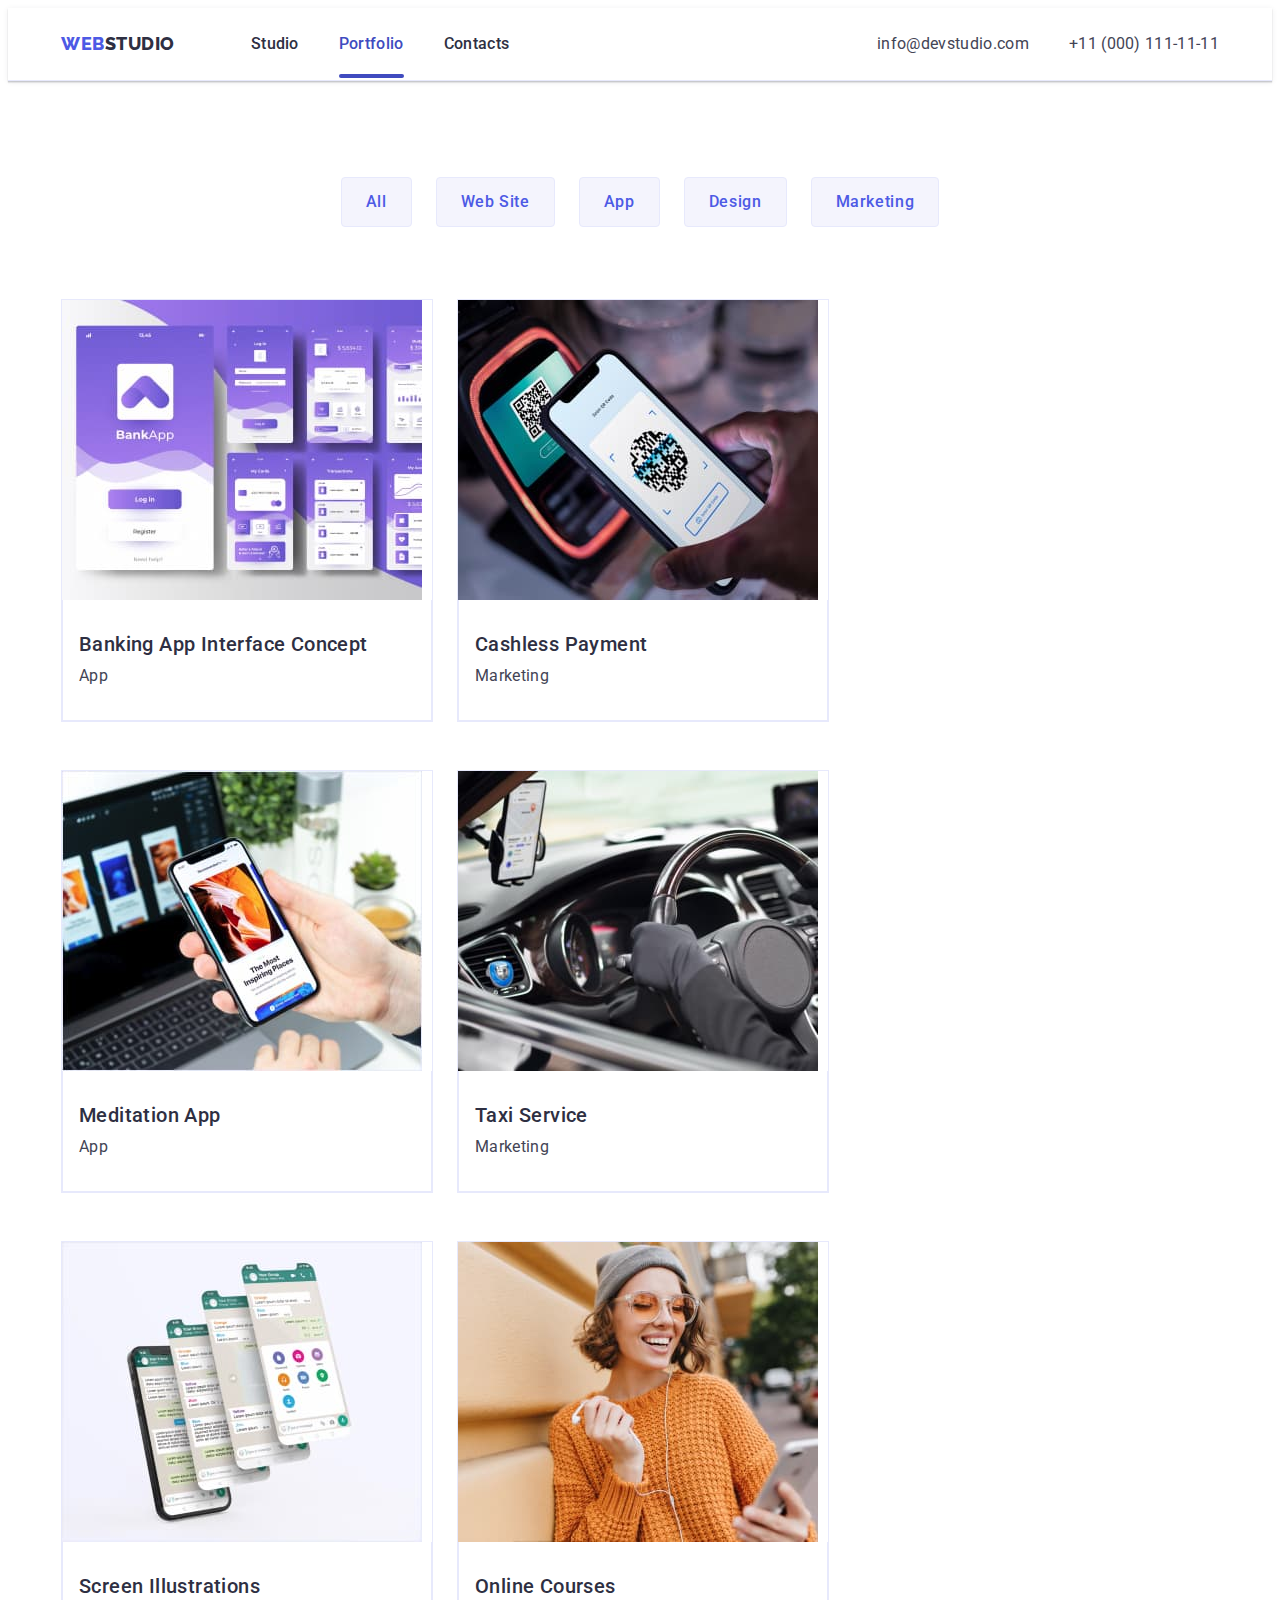
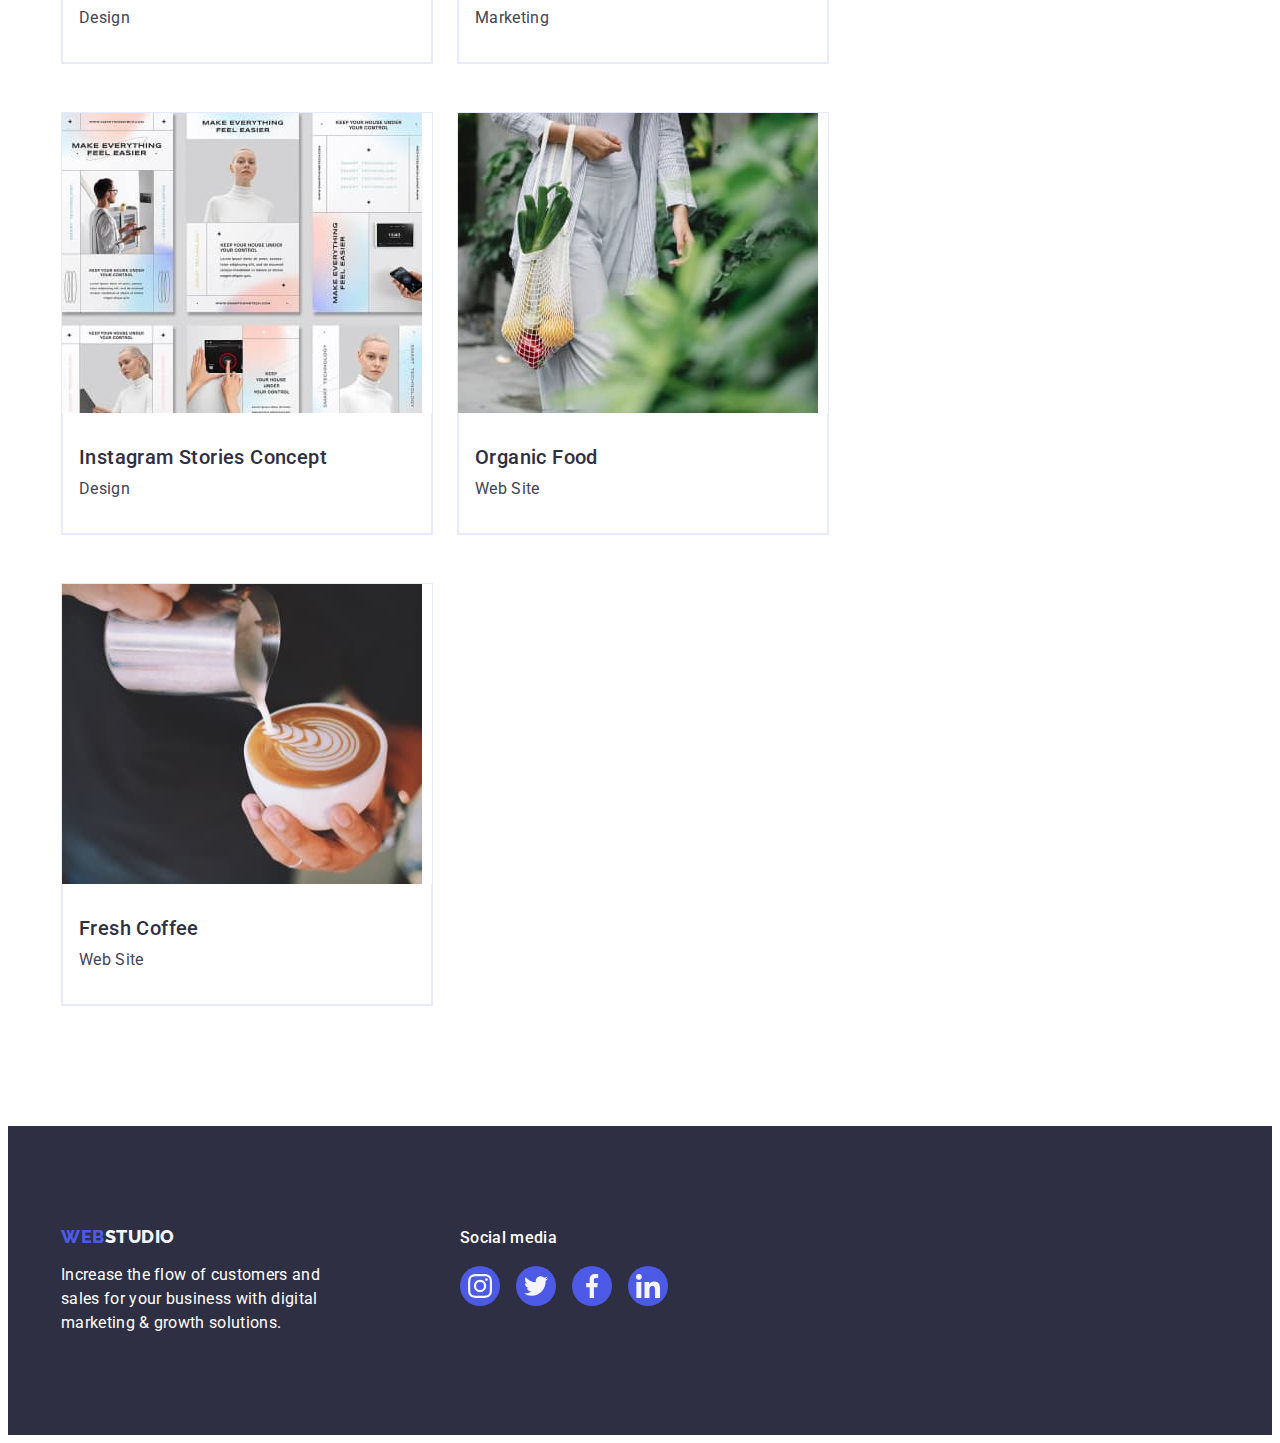
==== portfolio.html @ 413aaec9 "comcom" ====
<!DOCTYPE html>

<html lang="en">
  <head>
    <meta charset="UTF-8" />
    <meta http-equiv="X-UA-Compatible" content="IE=edge" />
    <meta name="viewport" content="width=device-width, initial-scale=1.0" />
    <link rel="preconnect" href="https://fonts.googleapis.com" />
    <link rel="preconnect" href="https://fonts.gstatic.com" crossorigin />
    <link
      href="https://fonts.googleapis.com/css2?family=Raleway:wght@800&family=Roboto:wght@400;500;700;900&display=swap"
      rel="stylesheet"
    />
    <title>Портфоліо</title>
    <link
      rel="stylesheet"
      href="https://cdnjs.cloudflare.com/ajax/libs/modern-normalize/2.0.0/modern-normalize.min.css"
      integrity="sha512-4xo8blKMVCiXpTaLzQSLSw3KFOVPWhm/TRtuPVc4WG6kUgjH6J03IBuG7JZPkcWMxJ5huwaBpOpnwYElP/m6wg=="
      crossorigin="anonymous"
      referrerpolicy="no-referrer"
    />
    <link rel="stylesheet" href="./css/styles.css" />
  </head>
  <body>
    <header class="header">
      <div class="container header-container">
        <nav class="header-navigation">
          <a href="./index.html" class="header-logo link"
            >Web<span class="logo-change link">Studio</span></a
          >
          <ul class="header-list list">
            <li class="header-item">
              <a href="./index.html" class="header-menu link">Studio</a>
            </li>
            <li class="header-item">
              <a href="./portfolio.html" class="header-menu link current"
                >Portfolio</a
              >
            </li>
            <li class="header-item">
              <a href="" class="header-menu link">Contacts</a>
            </li>
          </ul>
        </nav>
        <address class="address">
          <ul class="address-list list">
            <li class="address-item">
              <a href="mailto:info@devstudio.com" class="address-item-link link"
                >info@devstudio.com</a
              >
            </li>
            <li class="address-item">
              <a href="tel:+110001111111" class="address-item-link link"
                >+11 (000) 111-11-11</a
              >
            </li>
          </ul>
        </address>
      </div>
    </header>
    <main>
      <section class="filter">
        <div class="container filter-container">
          <h1 class="visually-hidden">Portfolio</h1>
          <ul class="filter-list list">
            <li class="filter-item">
              <button type="button" class="filter-btn">All</button>
            </li>
            <li class="filter-item">
              <button type="button" class="filter-btn">Web Site</button>
            </li>
            <li class="filter-item">
              <button type="button" class="filter-btn">App</button>
            </li>
            <li class="filter-item">
              <button type="button" class="filter-btn">Design</button>
            </li>
            <li class="filter-item">
              <button type="button" class="filter-btn">Marketing</button>
            </li>
          </ul>
          <ul class="products-list list">
            <li class="products-item">
              <a class="product-link link" href="#">
                <div class="products-window">
                  <img
                    src="./images/bank-app.jpg"
                    alt="banking app interface"
                    width="360"
                    height="300"
                    class="products-img"
                  />
                  <p class="icon-text">
                    14 Stylish and User-Friendly App Design Concepts · Task
                    Manager App · Calorie Tracker App · Exotic Fruit Ecommerce
                    App · Cloud Storage App
                  </p>
                </div>
                <div class="text-wrap">
                  <h2 class="products-subtitle">
                    Banking App Interface Concept
                  </h2>
                  <p class="products-text">App</p>
                </div>
              </a>
            </li>
            <li class="products-item">
              <a class="product-link link" href="#">
                <div class="products-window">
                  <img
                    src="./images/qrcode.jpg"
                    alt="qr code payment"
                    width="360"
                    height="300"
                    class="products-img"
                  />
                  <p class="icon-text">
                    14 Stylish and User-Friendly App Design Concepts · Task
                    Manager App · Calorie Tracker App · Exotic Fruit Ecommerce
                    App · Cloud Storage App
                  </p>
                </div>
                <div class="text-wrap">
                  <h2 class="products-subtitle">Cashless Payment</h2>
                  <p class="products-text">Marketing</p>
                </div>
              </a>
            </li>
            <li class="products-item">
              <a class="product-link link" href="#">
                <div class="products-window">
                  <img
                    src="./images/mobile-and-laptop.jpg"
                    alt="screen of a laptop with a smartphone"
                    width="360"
                    height="300"
                    class="products-img"
                  />
                  <p class="icon-text">
                    14 Stylish and User-Friendly App Design Concepts · Task
                    Manager App · Calorie Tracker App · Exotic Fruit Ecommerce
                    App · Cloud Storage App
                  </p>
                </div>
                <div class="text-wrap">
                  <h2 class="products-subtitle">Meditation App</h2>
                  <p class="products-text">App</p>
                </div>
              </a>
            </li>
            <li class="products-item">
              <a class="product-link link" href="#">
                <div class="products-window">
                  <img
                    src="./images/steer-navigation.jpg"
                    alt="steering wheel with a phone navigation"
                    width="360"
                    height="300"
                    class="products-img"
                  />
                  <p class="icon-text">
                    14 Stylish and User-Friendly App Design Concepts · Task
                    Manager App · Calorie Tracker App · Exotic Fruit Ecommerce
                    App · Cloud Storage App
                  </p>
                </div>
                <div class="text-wrap">
                  <h2 class="products-subtitle">Taxi Service</h2>
                  <p class="products-text">Marketing</p>
                </div>
              </a>
            </li>
            <li class="products-item">
              <a class="product-link link" href="#">
                <div class="products-window">
                  <img
                    src="./images/mobile-screens.jpg"
                    alt="screen illustrations with screensavers"
                    width="360"
                    height="300"
                    class="products-img"
                  />
                  <p class="icon-text">
                    14 Stylish and User-Friendly App Design Concepts · Task
                    Manager App · Calorie Tracker App · Exotic Fruit Ecommerce
                    App · Cloud Storage App
                  </p>
                </div>
                <div class="text-wrap">
                  <h2 class="products-subtitle">Screen Illustrations</h2>
                  <p class="products-text">Design</p>
                </div>
              </a>
            </li>
            <li class="products-item">
              <a class="product-link link" href="#">
                <div class="products-window">
                  <img
                    src="./images/lady-talking-on-the-phone.jpg"
                    alt="a pretty girl in a brown sweater talking on the pnone"
                    width="360"
                    height="300"
                    class="products-img"
                  />
                  <p class="icon-text">
                    14 Stylish and User-Friendly App Design Concepts · Task
                    Manager App · Calorie Tracker App · Exotic Fruit Ecommerce
                    App · Cloud Storage App
                  </p>
                </div>
                <div class="text-wrap">
                  <h2 class="products-subtitle">Online Courses</h2>
                  <p class="products-text">Marketing</p>
                </div>
              </a>
            </li>
            <li class="products-item">
              <a class="product-link link" href="#">
                <div class="products-window">
                  <img
                    src="./images/make-everything-feel-easier.jpg"
                    alt="different instagram screenshots"
                    width="360"
                    height="300"
                    class="products-img"
                  />
                  <p class="icon-text">
                    14 Stylish and User-Friendly App Design Concepts · Task
                    Manager App · Calorie Tracker App · Exotic Fruit Ecommerce
                    App · Cloud Storage App
                  </p>
                </div>
                <div class="text-wrap">
                  <h2 class="products-subtitle">Instagram Stories Concept</h2>
                  <p class="products-text">Design</p>
                </div>
              </a>
            </li>
            <li class="products-item">
              <a class="product-link link" href="#">
                <div class="products-window">
                  <img
                    src="./images/lady-grocery-bag.jpg"
                    alt="a bag of froceries"
                    width="360"
                    height="300"
                    class="products-img"
                  />
                  <p class="icon-text">
                    14 Stylish and User-Friendly App Design Concepts · Task
                    Manager App · Calorie Tracker App · Exotic Fruit Ecommerce
                    App · Cloud Storage App
                  </p>
                </div>
                <div class="text-wrap">
                  <h2 class="products-subtitle">Organic Food</h2>
                  <p class="products-text">Web Site</p>
                </div>
              </a>
            </li>
            <li class="products-item">
              <a class="product-link link" href="#">
                <div class="products-window">
                  <img
                    src="./images/coffe-cup-milk-jar.jpg"
                    alt="a beautifully made cup of coffe with milk jar"
                    width="360"
                    height="300"
                    class="products-img"
                  />
                  <p class="icon-text">
                    14 Stylish and User-Friendly App Design Concepts · Task
                    Manager App · Calorie Tracker App · Exotic Fruit Ecommerce
                    App · Cloud Storage App
                  </p>
                </div>
                <div class="text-wrap">
                  <h2 class="products-subtitle">Fresh Coffee</h2>
                  <p class="products-text">Web Site</p>
                </div>
              </a>
            </li>
          </ul>
        </div>
      </section>
    </main>
    <footer class="footer">
      <div class="container footer-container">
        <div class="footer-logo-container">
          <a href="./index.html" class="footer-logo link"
            >Web<span class="logo-change link">Studio</span></a
          >
          <p class="footer-text">
            Increase the flow of customers and sales for your business with
            digital marketing & growth solutions.
          </p>
        </div>
        <div class="container">
          <p class="footer-soc-text">Social media</p>
          <ul class="footer-soc">
            <li class="footer-soc-item">
              <a
                class="footer-soc-link"
                href=""
                target="_blank"
                rel="noopener noreferrer"
              >
                <svg class="footer-soc-pic" width="24" height="24">
                  <use href="./images/icons.svg#icon-instagram"></use>
                </svg>
              </a>
            </li>
            <li class="footer-soc-item">
              <a
                class="footer-soc-link"
                href=""
                target="_blank"
                rel="noopener noreferrer"
              >
                <svg class="footer-soc-pic" width="24" height="24">
                  <use href="./images/icons.svg#icon-twitter"></use>
                </svg>
              </a>
            </li>
            <li class="footer-soc-item">
              <a
                class="footer-soc-link"
                href=""
                target="_blank"
                rel="noopener noreferrer"
              >
                <svg class="footer-soc-pic" width="24" height="24">
                  <use href="./images/icons.svg#icon-facebook"></use>
                </svg>
              </a>
            </li>
            <li class="footer-soc-item">
              <a
                class="footer-soc-link"
                href=""
                target="_blank"
                rel="noopener noreferrer"
              >
                <svg class="footer-soc-pic" width="24" height="24">
                  <use href="./images/icons.svg#icon-linkedin"></use>
                </svg>
              </a>
            </li>
          </ul>
        </div>
      </div>
    </footer>
  </body>
</html>
---- css/styles.css ----
:root {
  --primary-brand-color: #4d5ae5;
  --pressed-state-color: #404bbf;
  --dark-color: #2e2f42;
  --success-color: #31d0aa;
  --text-color: #434455;
  --subtle-text-color: #8e8f99;
  --accent-color: #e7e9fc;
  --light-color: #f4f4fd;
  --main-color: #2e2f42;
  --background-color: #ffffff;
  --modal-background-color: #fcfcfc;
  --transition: 250ms cubic-bezier(0.4, 0, 0.2, 1);
}

body {
  font-family: 'Roboto', sans-serif;
  color: var(--text-color);
  background-color: var(--background-color);
  font-size: 16px;
  line-height: 1.5; 
  letter-spacing: 0.02em;
}
p,
h1,
h2,
h3,
h4,
h5,
h6 {
  margin-top: 0;
  margin-bottom: 0;
}

ul {
  list-style-type: none;
  margin-top: 0;
  margin-bottom: 0;
  padding-left: 0;
}
img {
  display: block;
}
.link {
  text-decoration: none;
}
.list {
  list-style-type: none;
}
.container {
  width: 100%;
  max-width: 1158px;
  padding-left: 15px;
  padding-right: 15px;
  margin: 0 auto;
}
.visually-hidden {
  position: absolute;
  width: 1px;
  height: 1px;
  margin: -1px;
  border: 0;
  padding: 0;
  white-space: nowrap;
  clip-path: inset(100%);
  clip: rect(0 0 0 0);
  overflow: hidden;
}
/*--------HEADER----------*/
.header {
  padding-top: 24px;
  padding-bottom: 24px;
  background-color: var(--background-color);
  border-bottom: 1px solid var(--accent-color);
  box-shadow: 0px 2px 1px rgba(46, 47, 66, 0.08), 0px 1px 1px rgba(46, 47, 66, 0.16), 0px 1px 6px rgba(46, 47, 66, 0.08);
}
.header-logo {
  font-family: 'Raleway', sans-serif;
  font-weight: 800;
  font-size: 18px;
  line-height: 1.17;
  letter-spacing: 0.03em;
  text-transform: uppercase;
  color: var(--primary-brand-color);
  margin-right: 76px;
}
.logo-change {
  color: var(--dark-color);
}
.header-menu {
  font-weight: 500;
  font-size: 16px;
  line-height: 1.5;
  letter-spacing: 0.02em;
  color: var(--dark-color);
  padding: 24px 0;
  transition: color var(--transition);
}
.link:is(:hover, :focus) {
  color: var(--pressed-state-color);

}
.current {
  position: relative;
  color: var(--pressed-state-color);
}
.current::after {
  content: '';
  width: 100%;
  height: 4px;
  background-color: var(--pressed-state-color);
  position: absolute;
  bottom: -1px;
  left: 0;
  border-radius: 2px;
}
.address-item-link {
  color: var(--text-color);
  transition: color var(--transition);
}
.header-navigation {
  display: flex;
  align-items: center;
}
.header-container {
  display: flex;
  align-items: center;
}
.header-list {
  display: flex;
  align-items: center;
  gap: 40px;
}
.address {
  font-style: normal;
  margin-left: auto;
}

.address-list {
  display: flex;
  align-items: center;
  gap: 40px;
}
/*-------------HERO---------*/
.hero {
  background-color: var(--dark-color);
  padding: 188px 0;
  background-image: linear-gradient(rgba(46, 47, 66, 0.7), rgba(46, 47, 66, 0.7)), url(../images/hero-bg.jpeg);
  background-repeat: no-repeat;
  background-position: center;
  background-size: cover;
  max-width: 1440px;
  margin: 0 auto;
  
}
.hero-title {
  font-weight: 700;
  font-size: 56px;
  line-height: 1.07;
  text-align: center;
  letter-spacing: 0.02em;
  color: #FFFFFF;
  width: 100%;
  max-width: 496px;
  margin: 0 auto;
  margin-bottom: 48px;

}
.hero-btn {
  background-color: var(--primary-brand-color);
  font-family: inherit;
  font-weight: 500;
  font-size: 16px;
  line-height: 1.5;
  letter-spacing: 0.04em;
  color: var(--background-color);
  cursor: pointer;
  display: block;
  padding: 16px 32px;
  margin: 0 auto;
  border: none;
  min-width: 169px;
  border-radius: 4px;
  transition: background-color var(--transition);

}
.hero-btn:is(:hover, :focus){
  background-color: var(--pressed-state-color);
}
/*----------ADVANTAGES---------*/
.advantages {
  padding: 120px 0;
}

.advantages-title {}

.advantages-list {
  display: flex;
  gap: 24px;
}
.advantages-icon {
  height: 112px;
  width: 264px;
  display: flex;
  align-items: center;
  justify-content: center;
  background-color: var(--light-color);
  border-radius: 4px;
  margin-bottom: 8px;
}

.advantages-item {
  width: calc((100% - 72px) / 4);
}

.advantages-subtitle {
  font-weight: 500;
  font-size: 20px;
  line-height: 1.2;
  color: var(--dark-color);
  letter-spacing: 0.02em;
  margin-bottom: 8px;
}

.advantages-text {

}

/*-----------PROJECTS-----
project-title and team-title have similar css ----------*/
.projects {
  padding-bottom: 120px;
}

.projects-title {
  font-weight: 700;
  font-size: 36px;
  line-height: 1.11;
  text-transform: capitalize;
  text-align: center;
  color: var(--dark-color);
  letter-spacing: 0.02em;
  margin-bottom: 72px;

}
.projects-list {
  display: flex;
  gap: 24px;
}

.projects-item {
  width: calc((100% - 48px) / 3);
}

.projects-img {}

/*-------------TEAM------------*/
.team {
  background-color: var(--light-color);
  padding: 120px 0;
}
.team-title {
  font-weight: 700;
  font-size: 36px;
  line-height: 1.11;
  text-transform: capitalize;
  text-align: center;
  color: var(--dark-color);
  letter-spacing: 0.02em;
  margin-bottom: 72px;
}
.team-list {
  display: flex;
  gap: 24px;
}

.team-item {
  background-color: var(--background-color);
  border-radius: 0px 0px 4px 4px;
  width: calc((100% - 48px) / 4);
  box-shadow: 0px 1px 6px rgba(46, 47, 66, 0.08), 0px 1px 1px rgba(46, 47, 66, 0.16), 0px 2px 1px rgba(46, 47, 66, 0.08);
}

.team-legend {
  text-align: center;
  padding: 32px 0;
  gap: 8px;

}

.team-subtitle {
  font-weight: 500;
  font-size: 20px;
  line-height: 1.2;
  color: var(--dark-color);
  text-transform: capitalize;
  letter-spacing: 0.02em;
  margin-bottom: 8px;
}
.team-soc {
  display: flex;
  gap: 24px;
  align-items: center;
  justify-content: center;
}

.team-soc-link {
  display: flex;
  align-items: center;
  justify-content: center;
  background-color: var(--primary-brand-color);
  border-radius: 50%;
  height: 100%;
  width: 100%;
  transition: background-color var(--transition);
}
.team-soc-link:hover,
.team-soc-link:focus {
   background-color: var(--pressed-state-color);
}
.team-soc-icon {
  fill: var(--light-color);
}
.team-soc-item {
  width: 40px;
  height: 40px;
}

.team-text {
  margin-bottom: 8px;
}

.customers {
  padding: 120px 0;
}
.customers-title {
  font-weight: 700;
  font-size: 36px;
  line-height: 1.11;
  color: var(--dark-color);
  text-align: center;
  letter-spacing: 0.02em;
  margin-bottom: 72px;
}
.customers-list {
  display: flex;
  gap: 24px;
  align-items: center;
  justify-content: center;
}
.customers-item {
  width: calc((100% - 120px) / 6);
  height: 88px;
}

.customers-item-link {
  display: flex;
  align-items: center;
  justify-content: center;
  width: 100%;
  height: 100%;
  color: var(--subtle-text-color);
  border: 1px solid var(--subtle-text-color);
  border-radius: 4px;
  transition: border-color var(--transition), color var(--transition);
}

.customers-item-link:hover,
.customers-item-link:focus {
  border: 1px solid var(--pressed-state-color);
  color: var(--pressed-state-color);
}

.customers-item-ico {
  fill: currentColor;
}
/*--------------FOOTER---------------*/
.footer {
  background-color: var(--dark-color);
  padding: 100px 0; 
}
.footer-logo {
  display: inline-block;
  margin-bottom: 16px;
  font-family: 'Raleway', sans-serif;
  font-weight: 800;
  font-size: 18px;
  line-height: 1.17;
  letter-spacing: 0.03em;
  text-transform: uppercase;
  color: var(--primary-brand-color);
}
.footer-logo span {
  color: var(--light-color);
  
}
.footer-container {
  display: flex;
  align-items: baseline;
  
}
.footer-logo-container {
  margin-right: 120px;
}
.footer-text {
  color: #ffffff;
  width: 264px;
}
.footer-soc-text {
  font-weight: 500;
  color: var(--background-color);
  margin-bottom: 16px;
  
}
.footer-soc {
  display: flex;
  gap: 16px;
  padding: 0;
}

.footer-soc-item {
  width: 40px;
  height: 40px;
}

.footer-soc-link {
  display: flex;
  align-items: center;
  justify-content: center;
  background-color: var(--primary-brand-color);
  border-radius: 50%;
  height: 100%;
  width: 100%;
  transition: background-color var(--transition);
}

.footer-soc-link:hover,
.footer-soc-link:focus {
  background-color: var(--success-color);
}


.footer-soc-pic {
  fill: var(--light-color);
}

/*-----------FILTER-----------*/
.filter {
  padding-top: 96px;
  padding-bottom: 120px;
}

.filter-btn {
  font-family: inherit;
  font-weight: 500;
  font-size: 16px;
  line-height: 1.5;
  letter-spacing: 0.04em;
  color: var(--primary-brand-color);
  background-color: var(--light-color);
  cursor: pointer;
  border: 1px solid var(--accent-color);
  border-radius: 4px;
  padding: 12px 24px;
  transition: color 250ms cubic-bezier(0.4, 0, 0.2, 1),
      background-color 250ms cubic-bezier(0.4, 0, 0.2, 1),
      border-color 250ms cubic-bezier(0.4, 0, 0.2, 1),
      box-shadow 250ms cubic-bezier(0.4, 0, 0.2, 1);
}
.filter-item {

}
.filter-btn:is(:hover, :focus) {
  color: var(--background-color);
  background-color: var(--pressed-state-color);
  border: 1px solid transparent;
  box-shadow: 0px 3px 1px rgba(0, 0, 0, 0.1), 0px 2px 1px rgba(0, 0, 0, 0.08), 0px 2px 2px rgba(0, 0, 0, 0.12);
}
.filter-list {
  display: flex;
  justify-content: center;
  gap: 24px;
  margin-bottom: 72px;
}



/*---------PRODUCTS------------*/
.products {}

.products-title {}

.products-list {
  display: flex;
  flex-wrap: wrap;
  gap: 48px 24px;
  
}
.products-item {
  width: calc((100% - 48px) / 3);
  background-color: var(--background-color);
  border: 1px solid var(--accent-color);
  transition: box-shadow var(--transition);
  
}
/* .products-item:is(:hover, :focus) {
  box-shadow: 0px 1px 6px rgba(46, 47, 66, 0.08), 0px 1px 1px rgba(46, 47, 66, 0.16), 0px 2px 1px rgba(46, 47, 66, 0.08);
} */
.product-link {
  display: block;
  transition: box-shadow var(--transition);
}
.product-link:is(:hover, :focus) {
  box-shadow: 0px 1px 6px rgba(46, 47, 66, 0.08),
      0px 1px 1px rgba(46, 47, 66, 0.16),
      0px 2px 1px rgba(46, 47, 66, 0.08);
}
.text-wrap {
  flex-direction: column;
  padding: 32px 16px;
  gap: 8px;
  border: 1px solid #e7e9fc;
  border-top: none;
}
.products-window {
  position: relative;
  overflow: hidden;
}
.icon-text {
  font-size: 16px;
  line-height: 1.5;
  letter-spacing: 0.02em;
  color: var(--light-color);
  padding: 40px 32px;
  position: absolute;
  top: 0;
  left: 0;
  width: 100%;
  height: 100%;
  background-color: var(--primary-brand-color);
  transform: translateY(100%);
  transition: transform var(--transition);
}

.product-link:hover .icon-text,
.product-link:focus .icon-text {
  transform: translateY(0);
}

.products-subtitle {
  font-weight: 500;
  font-size: 20px;
  line-height: 1.2;
  color: var(--dark-color);
  letter-spacing: 0.02em;
  margin-bottom: 8px;
}
.products-text {
  font-size: 16px;
  line-height: 1.5;
  letter-spacing: 0.02em;
  color: var(--text-color);
}


.backdrop {
  width: 100%;
  height: 100%;
  background-color: rgba(46, 47, 66, 0.4);
  position: fixed;
  top: 0;
  z-index: 20;
  transition: opacity var(--transition), visibility var(--transition);
}

.modal {
  position: absolute;
  top: 50%;
  left: 50%;
  transform: translate(-50%, -50%) scale(1);
  transition: transform var(--transition);
  width: 408px;
  min-height: 584px;
  background-color: #FCFCFC;
  box-shadow: 0px 1px 1px rgba(0, 0, 0, 0.14), 0px 1px 3px rgba(0, 0, 0, 0.12), 0px 2px 1px rgba(0, 0, 0, 0.2);
  border-radius: 4px;
  padding: 24px;
  padding-top: 72px;
}

.backdrop.is-hidden .modal {
  transform: translate(-50%, -50%) scale(0);
}

.modal-btn {
  width: 24px;
  height: 24px;
  position: absolute;
  top: 24px;
  right: 24px;
  display: flex;
  align-items: center;
  justify-content: center;
  cursor: pointer;
  padding: 0;
  border-radius: 50%;
  background-color: var(--accent-color);
  border: 1px solid rgba(0, 0, 0, 0.1);
  transition: background-color var(--transition), border var(--transition);
}

.close-btn {
  fill: #2e2f42;
  transition: fill var(--transition);
}

.modal-btn:hover,
.modal-btn:focus {
  background-color: #404bbf;
  border: none;
}

.modal-btn:hover .close-btn,
.modal-btn:focus .close-btn {
  fill: #ffffff;
}


.is-hidden {
  visibility: hidden;
  opacity: 0;
  pointer-events: none;
}
.modal-title {
  font-weight: 500;
  text-align: center;
  color: var(--dark-color);
  margin-bottom: 16px;
}
.modal-field {
  margin-bottom: 8px;
}
.modal-input {
  width: 100%;
  height: 40px;
  padding: 0;
  padding-left: 38px;
  border: 1px solid rgba(46, 47, 66, 0.4);
  border-radius: 4px;
  background-color: transparent;
}
.modal-label {
  font-family: 'Roboto';
  font-style: normal;
  font-size: 12px;
  line-height: 1.17;
  letter-spacing: 0.04em;
  color: var(--subtle-text-color);
  display: inline-block; 
}
.input-wrap {
  position: relative;
}
.input-icon {
  position: absolute;
  left: 16px;
  top: 50%;
  transform: translateY(-50%);
  fill: #2E2F42; 
}
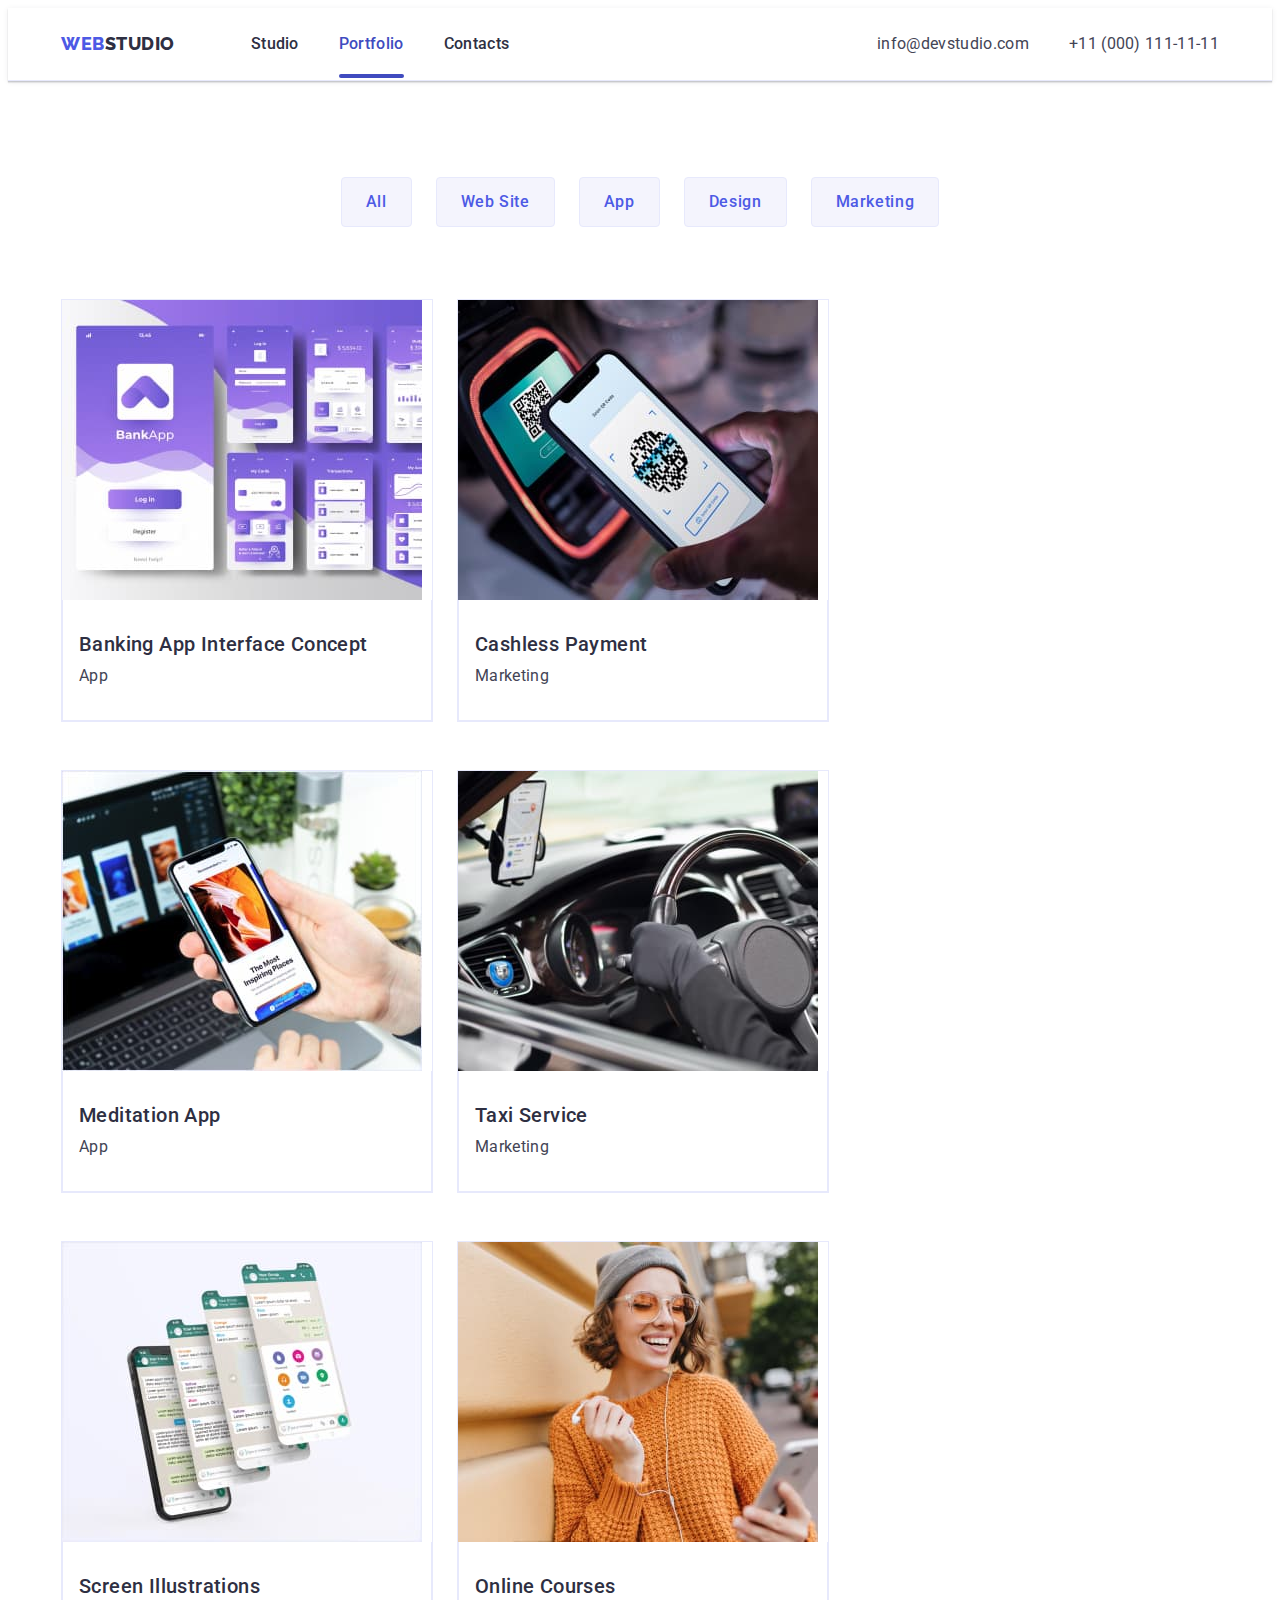
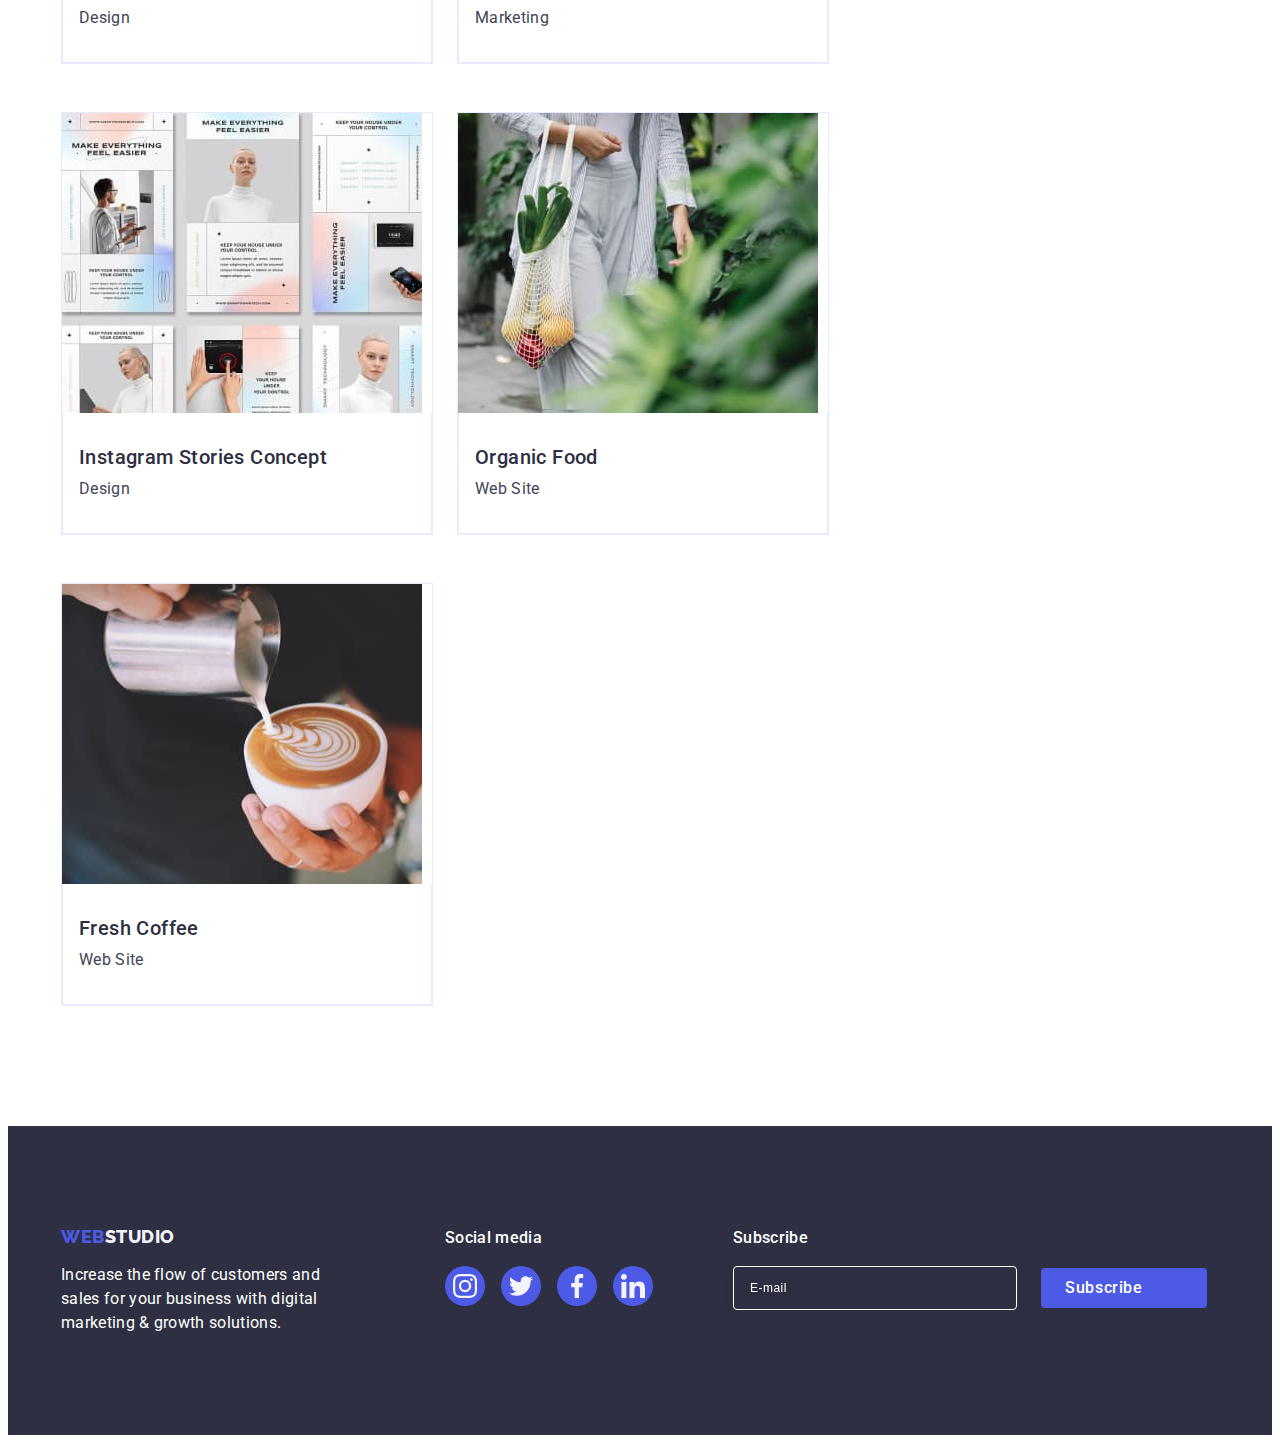
==== commit e4e4ebbb: "comm1" ====
--- a/portfolio.html
+++ b/portfolio.html
@@ -1,5 +1,4 @@
 <!DOCTYPE html>
-
 <html lang="en">
   <head>
     <meta charset="UTF-8" />
@@ -295,7 +294,7 @@
             digital marketing & growth solutions.
           </p>
         </div>
-        <div class="container">
+        <div class="footer-social-container">
           <p class="footer-soc-text">Social media</p>
           <ul class="footer-soc">
             <li class="footer-soc-item">
@@ -348,6 +347,32 @@
             </li>
           </ul>
         </div>
+        <!-- SUBSCRIBE start -->
+        <div class="subscribe-container">
+          <p class="footer-soc-text">Subscribe</p>
+          <form class="footer-form">
+            <label
+              for="footer-email"
+              aria-label="footer email"
+              class="footer-subscribe"
+            >
+              <input
+                type="email"
+                name="footer-email"
+                id="footer-email"
+                class="subscribe-input"
+                placeholder="E-mail"
+                required
+            /></label>
+            <button type="submit" class="subscribe-btn">
+              Subscribe
+              <svg class="newsletter-icon" width="24" height="24">
+                <use href="./images/icons.svg#icon-subscribe"></use>
+              </svg>
+            </button>
+          </form>
+        </div>
+        <!-- SUBSCRIBE end -->
       </div>
     </footer>
   </body>
--- a/css/styles.css
+++ b/css/styles.css
@@ -325,7 +325,6 @@
   width: 40px;
   height: 40px;
 }
-
 .team-text {
   margin-bottom: 8px;
 }
@@ -342,12 +341,14 @@
   letter-spacing: 0.02em;
   margin-bottom: 72px;
 }
+
 .customers-list {
   display: flex;
   gap: 24px;
   align-items: center;
   justify-content: center;
 }
+
 .customers-item {
   width: calc((100% - 120px) / 6);
   height: 88px;
@@ -406,6 +407,9 @@
   color: #ffffff;
   width: 264px;
 }
+.footer-social-container {
+  margin-right: 80px;
+}
 .footer-soc-text {
   font-weight: 500;
   color: var(--background-color);
@@ -443,6 +447,77 @@
 .footer-soc-pic {
   fill: var(--light-color);
 }
+
+.footer-form {
+  display: flex;
+  justify-content: space-between;
+  align-items: center;
+  gap: 24px;
+}
+.footer-subscribe {
+  display: flex;
+  
+  
+}
+
+.subscribe-input {
+  border: 1px solid var(--background-color);
+  filter: drop-shadow(0px 4px 4px rgba(0, 0, 0, 0.15));
+  border-radius: 4px;
+  background-color: transparent;
+  height: 40px;
+  width: 264px;
+  padding-left: 16px;
+  outline: transparent;
+  font-size: 12px;
+  line-height: 1.5;
+  letter-spacing: 0.04em;
+  display: flex;
+  align-items: center;
+  color: #FFFFFF;
+}
+
+.subscribe-input::placeholder {
+  font-size: 12px;
+  line-height: 1.5; 
+  letter-spacing: 0.04em;
+  color: #FFFFFF;
+}
+
+.subscribe-btn {
+  background-color: var(--primary-brand-color);
+  font-family: inherit;
+  font-weight: 500;
+  font-size: 16px;
+  line-height: 1.5;
+  letter-spacing: 0.04em;
+  color: var(--background-color);
+  cursor: pointer;
+  padding: 8px 24px;
+  margin: 0 auto;
+  border: none;
+  min-width: 165px;
+  height: 40px;
+  border-radius: 4px;
+  display: inline-flex;
+  flex-direction: row;
+  align-items: center;
+  justify-content: center;
+  transition: background-color var(--transition);
+}
+
+.subscribe-btn:is(:hover, :focus) {
+  background-color: var(--pressed-state-color);
+}
+.newsletter-icon {
+  display: inline-flex;
+  justify-content: center;
+  align-items: center;
+  position: relative;
+  fill: var(--background-color);
+  margin-left: 16px;
+}
+
 
 /*-----------FILTER-----------*/
 .filter {
@@ -640,15 +715,28 @@
 .modal-field {
   margin-bottom: 8px;
 }
+.modal-field-comment {
+  margin-bottom: 16px;
+}
+.modal-field-policy {
+  margin-bottom: 24px;
+}
 .modal-input {
   width: 100%;
   height: 40px;
   padding: 0;
   padding-left: 38px;
+  padding-right: 34px;
   border: 1px solid rgba(46, 47, 66, 0.4);
   border-radius: 4px;
   background-color: transparent;
-}
+  outline: transparent;
+  transition: border-color var(--transition)
+}
+.modal-input:focus {
+  border-color: var(--primary-brand-color);
+}
+
 .modal-label {
   font-family: 'Roboto';
   font-style: normal;
@@ -656,7 +744,8 @@
   line-height: 1.17;
   letter-spacing: 0.04em;
   color: var(--subtle-text-color);
-  display: inline-block; 
+  display: block; 
+  margin-bottom: 4px;
 }
 .input-wrap {
   position: relative;
@@ -666,5 +755,95 @@
   left: 16px;
   top: 50%;
   transform: translateY(-50%);
-  fill: #2E2F42; 
-}
+  fill: var(--dark-color); 
+  transition: fill 250ms cubic-bezier(0.4, 0, 0.2, 1);
+}
+.modal-input:focus + .input-icon {
+  fill: var(--primary-brand-color);
+}
+.modal-textarea {
+  font-size: 12px;
+  line-height: 1.17;
+  letter-spacing: 0.04em;
+  color: rgba(46, 47, 66, 0.4);
+  width: 100%;
+  height: 120px;
+  padding: 8px 16px;
+  border: 1px solid rgba(46, 47, 66, 0.4);
+  border-radius: 4px;
+  background-color: transparent;
+  outline: transparent;
+  transition: border-color var(--transition);
+  resize: none;   
+  
+}
+.modal-textarea:focus {
+  border-color: var(--primary-brand-color);
+}
+
+.check-text {
+  font-size: 12px;
+  line-height: 1.17;
+  letter-spacing: 0.04em;
+  color: var(--subtle-text-color);
+  align-items: center;
+}
+.check-text a {
+  line-height: 1.33;
+  text-decoration: underline;
+  color: var(--primary-brand-color);
+  align-items: center;
+}
+.check-text span {
+  width: 16px;
+  height: 16px;
+  border: 1px solid rgba(46, 47, 66, 0.4);
+  border-radius: 2px;
+  margin-right: 8px;
+  display: inline-flex;
+  align-items: center;
+  justify-content: center;
+  fill: transparent;
+  transition: background-color 250ms cubic-bezier(0.4, 0, 0.2, 1), border 250ms cubic-bezier(0.4, 0, 0.2, 1), fill 250ms cubic-bezier(0.4, 0, 0.2, 1);
+}
+.input-check:checked + .check-text span {
+  border: none;
+  background-color: var(--pressed-state-color);
+  fill: var(--light-color);
+}
+.input-check:focus + .check-text span {
+  border-color: var(--pressed-state-color);
+
+}
+
+
+.send-wrap {
+  display: flex;
+  width: 169px;
+  height: 56px;
+  background: var(--primary-brand-color);
+  box-shadow: 0px 4px 4px rgba(0, 0, 0, 0.15);
+  border-radius: 4px;
+  
+}
+.modal-send-btn {     
+  background-color: var(--primary-brand-color);
+  font-family: inherit;
+  font-weight: 500;
+  font-size: 16px;
+  line-height: 1.5;
+  letter-spacing: 0.04em;
+  color: var(--background-color);
+  cursor: pointer;
+  display: block;
+  padding: 16px 32px;
+  margin: 0 auto;
+  border: none;
+  min-width: 169px;
+  border-radius: 4px;
+  transition: background-color var(--transition);
+  box-shadow: 0px 4px 4px rgba(0, 0, 0, 0.15);
+}
+.modal-send-btn:is(:hover, :focus) {
+  background-color: var(--pressed-state-color);
+}